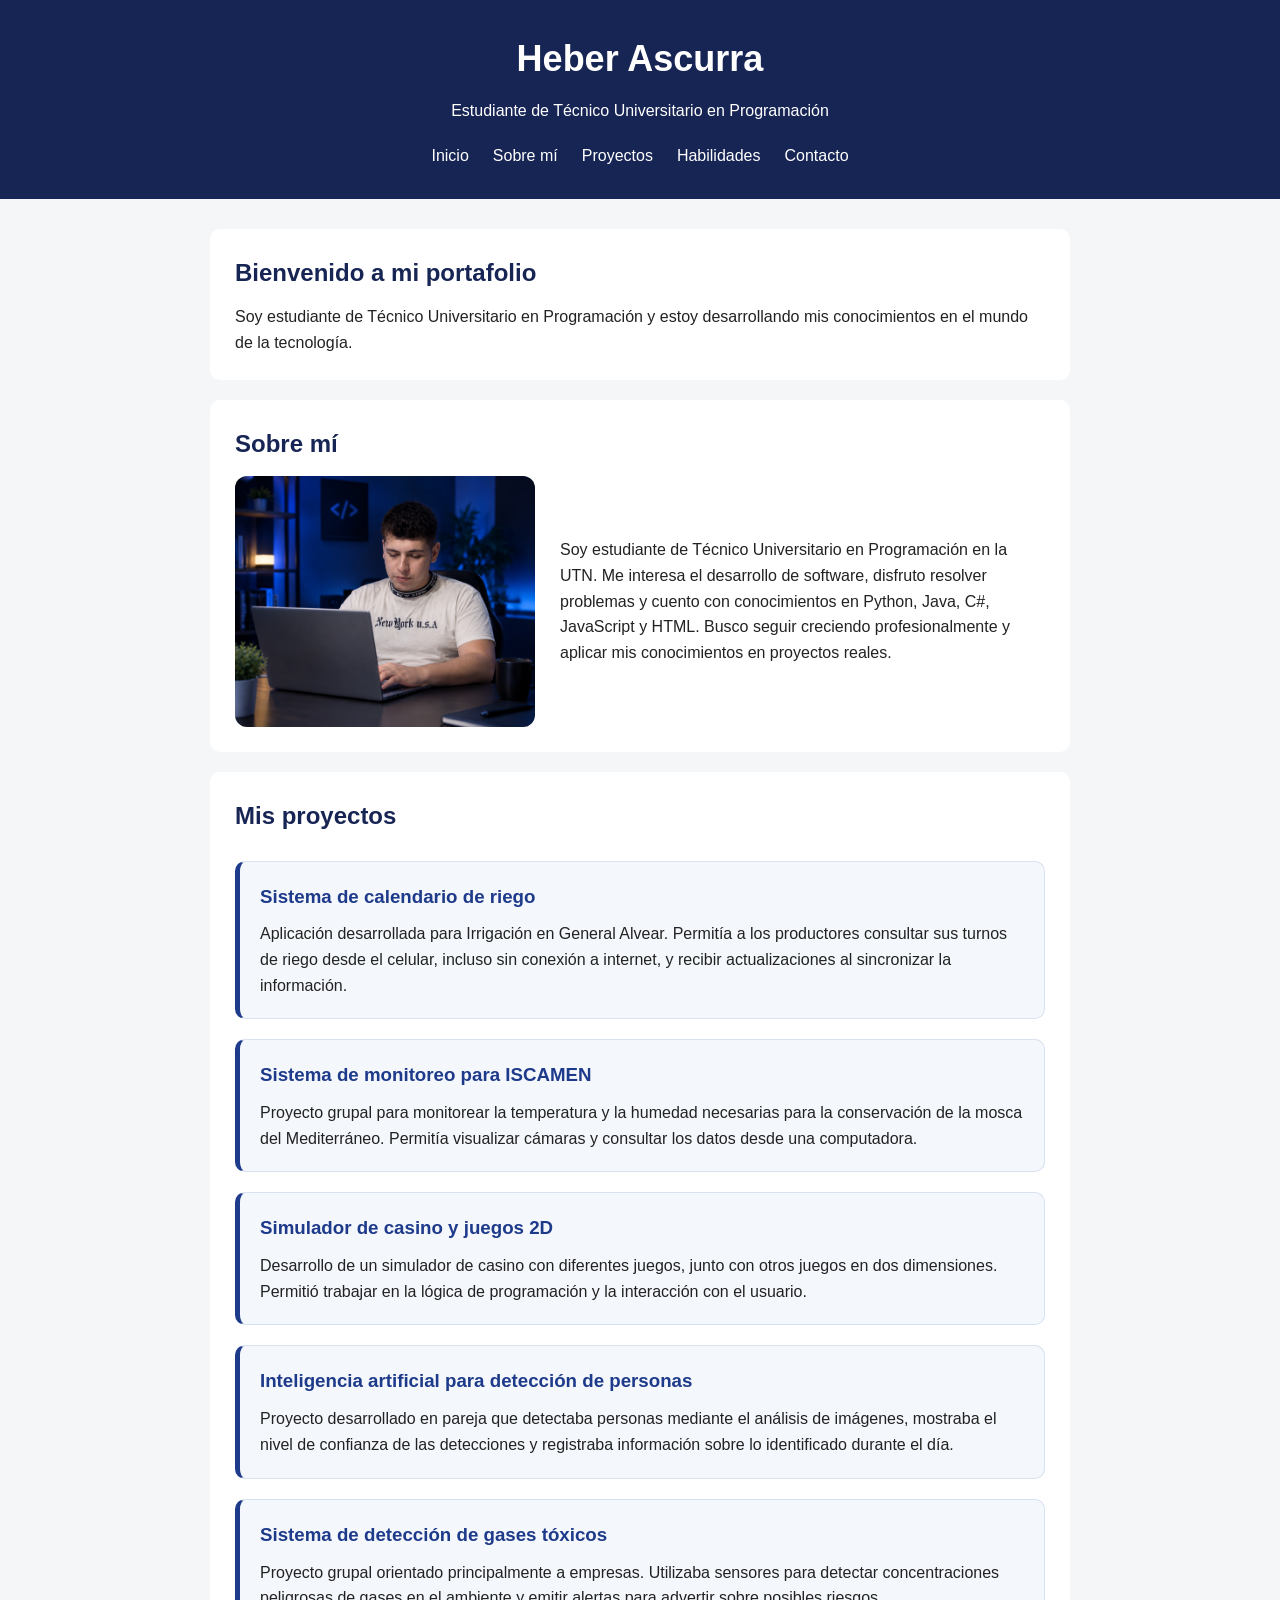
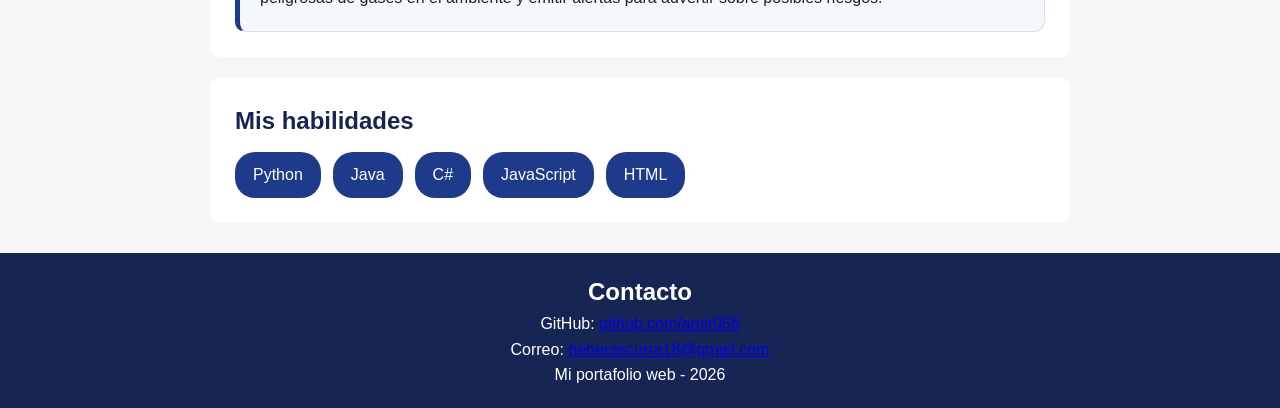
==== Portafolio/index.html @ 1c89888b "Publico mi portafolio web" ====
<!DOCTYPE html>
<html lang="es">
<head>
    <meta charset="UTF-8">
    <meta name="viewport" content="width=device-width, initial-scale=1.0">
    <title>Mi portafolio</title>

    <meta name="description" content="Portafolio de Heber Ascurra, estudiante de Técnico Universitario en Programación. Proyectos y conocimientos de desarrollo de software.">
    <meta name="keywords" content="portafolio, programación, Java, Python, JavaScript, desarrollo de software">

    <link rel="stylesheet" href="style.css">
</head>

<body>

<header>
    <h1>Heber Ascurra</h1>

    <p>Estudiante de Técnico Universitario en Programación</p>

   <nav>
    <ul>
        <li><a href="#inicio">Inicio</a></li>
        <li><a href="#sobre-mi">Sobre mí</a></li>
        <li><a href="#proyectos">Proyectos</a></li>
        <li><a href="#habilidades">Habilidades</a></li>
        <li><a href="#contacto">Contacto</a></li>
    </ul>
</nav>
</header>
 
<main>
    <section id="inicio">
        <h2>Bienvenido a mi portafolio</h2>
        <p>Soy estudiante de Técnico Universitario en Programación y estoy desarrollando mis conocimientos en el mundo de la tecnología.</p>
    </section>

 
<section id="sobre-mi">
    <h2>Sobre mí</h2>

    <div class="sobre-mi-contenido">
        <img src="./heber-programando.png.png" alt="imagen de pagina web">

        <p>
            Soy estudiante de Técnico Universitario en Programación en la UTN.
            Me interesa el desarrollo de software, disfruto resolver problemas
            y cuento con conocimientos en Python, Java, C#, JavaScript y HTML.
            Busco seguir creciendo profesionalmente y aplicar mis conocimientos
            en proyectos reales.
        </p>
    </div>
</section>

<section id="proyectos">
    <h2>Mis proyectos</h2>

    <div class="proyecto">
        <h3>Sistema de calendario de riego</h3>
        <p>
            Aplicación desarrollada para Irrigación en General Alvear.
            Permitía a los productores consultar sus turnos de riego
            desde el celular, incluso sin conexión a internet, y recibir
            actualizaciones al sincronizar la información.
        </p>
    </div>

    <div class="proyecto">
        <h3>Sistema de monitoreo para ISCAMEN</h3>
        <p>
            Proyecto grupal para monitorear la temperatura y la humedad
            necesarias para la conservación de la mosca del Mediterráneo.
            Permitía visualizar cámaras y consultar los datos desde una
            computadora.
        </p>
    </div>

    <div class="proyecto">
        <h3>Simulador de casino y juegos 2D</h3>
        <p>
            Desarrollo de un simulador de casino con diferentes juegos,
            junto con otros juegos en dos dimensiones. Permitió trabajar
            en la lógica de programación y la interacción con el usuario.
        </p>
    </div>

    <div class="proyecto">
        <h3>Inteligencia artificial para detección de personas</h3>
        <p>
            Proyecto desarrollado en pareja que detectaba personas
            mediante el análisis de imágenes, mostraba el nivel de
            confianza de las detecciones y registraba información
            sobre lo identificado durante el día.
        </p>
    </div>

    <div class="proyecto">
        <h3>Sistema de detección de gases tóxicos</h3>
        <p>
            Proyecto grupal orientado principalmente a empresas.
            Utilizaba sensores para detectar concentraciones peligrosas
            de gases en el ambiente y emitir alertas para advertir
            sobre posibles riesgos.
        </p>
    </div>
</section>


    <section id="habilidades">
        <h2>Mis habilidades</h2>
        <ul>
            <li>Python</li>
            <li>Java</li>
            <li>C#</li>
            <li>JavaScript</li>
            <li>HTML</li>
        </ul>
    </section>
</main>
 
<footer id="contacto">
    <h2>Contacto</h2>

    <p>
        GitHub:
        <a href="https://github.com/amir056" target="_blank" rel="noopener noreferrer">
            github.com/amir056
        </a>
    </p>

    <p>
        Correo:
        <a href="mailto:heberascurra18@gmail.com">
            heberascurra18@gmail.com
        </a>
    </p>

    <p>Mi portafolio web - 2026</p>
</footer>


</body>
</html>
---- Portafolio/style.css ----
/* Configuración general */
* {
    margin: 0;
    padding: 0;
    box-sizing: border-box;
}

html {
    scroll-behavior: smooth;
}

body {
    font-family: Arial, sans-serif;
    background-color: #f4f6f8;
    color: #222;
    line-height: 1.6;
}

/* Encabezado */
header {
    background-color: #172554;
    color: white;
    text-align: center;
    padding: 30px 20px;
}

header h1 {
    font-size: 36px;
    margin-bottom: 10px;
}

header p {
    margin-bottom: 20px;
}

/* Menú de navegación */
nav ul {
    list-style: none;
    display: flex;
    justify-content: center;
    flex-wrap: wrap;
    gap: 24px;
    padding: 0;
}

nav a {
    color: white;
    text-decoration: none;
    transition: color 0.3s;
}

nav a:hover {
    color: #93c5fd;
}

/* Contenido principal */
main {
    max-width: 900px;
    margin: 30px auto;
    padding: 0 20px;
}

section {
    background-color: white;
    margin-bottom: 20px;
    padding: 25px;
    border-radius: 10px;
}

section h2 {
    color: #172554;
    margin-bottom: 12px;
}

/* Lista de habilidades */
#habilidades ul {
    padding-left: 25px;
}

/* Pie de página */
footer {
    background-color: #172554;
    color: white;
    text-align: center;
    padding: 20px;
}

/* Adaptación para celulares */
@media (max-width: 600px) {
    header {
        padding: 25px 15px;
    }

    header h1 {
        font-size: 28px;
    }

    nav ul {
        gap: 12px 18px;
    }

    main {
        margin: 20px auto;
        padding: 0 12px;
    }

    section {
        padding: 20px;
    }
}

/* Presentación con imagen */
.sobre-mi-contenido {
    display: flex;
    align-items: center;
    gap: 25px;
}

.sobre-mi-contenido img {
    width: 40%;
    max-width: 300px;
    height: auto;
    border-radius: 12px;
    object-fit: cover;
}

.sobre-mi-contenido p {
    flex: 1;
}

/* Adaptación para celulares */
@media (max-width: 600px) {
    .sobre-mi-contenido {
        flex-direction: column;
    }

    .sobre-mi-contenido img {
        width: 100%;
        max-width: 100%;
    }
}

/* Tarjetas de proyectos */
#proyectos {
    display: flex;
    flex-direction: column;
    gap: 20px;
}

#proyectos > h2 {
    margin-bottom: 5px;
}

.proyecto {
    background-color: #f4f7fb;
    border: 1px solid #d9e2f0;
    border-left: 5px solid #1e3a8a;
    border-radius: 10px;
    padding: 20px;
    transition: transform 0.2s, box-shadow 0.2s;
}

.proyecto:hover {
    transform: translateY(-3px);
    box-shadow: 0 5px 15px rgba(0, 0, 0, 0.10);
}

.proyecto h3 {
    color: #1e3a8a;
    margin-top: 0;
    margin-bottom: 10px;
}

.proyecto p {
    line-height: 1.6;
    margin-bottom: 0;
}

/* Habilidades */
#habilidades ul {
    display: flex;
    flex-wrap: wrap;
    gap: 12px;
    padding: 0;
    list-style: none;
}

#habilidades li {
    background-color: #1e3a8a;
    color: white;
    padding: 10px 18px;
    border-radius: 20px;
    font-weight: 500;
    transition: transform 0.2s, background-color 0.2s;
}

#habilidades li:hover {
    background-color: #2563eb;
    transform: translateY(-3px);
}

/* Adaptación para celulares */
@media (max-width: 600px) {
    header {
        padding: 20px 12px;
    }

    nav ul {
        flex-wrap: wrap;
        justify-content: center;
        gap: 10px;
        padding: 0;
    }

    nav a {
        font-size: 14px;
    }

    main {
        padding: 15px;
    }

    section {
        padding: 18px;
    }

    .sobre-mi-contenido {
        flex-direction: column;
    }

    .sobre-mi-contenido img {
        width: 100%;
        max-width: 300px;
    }

    .proyecto {
        padding: 15px;
    }
}
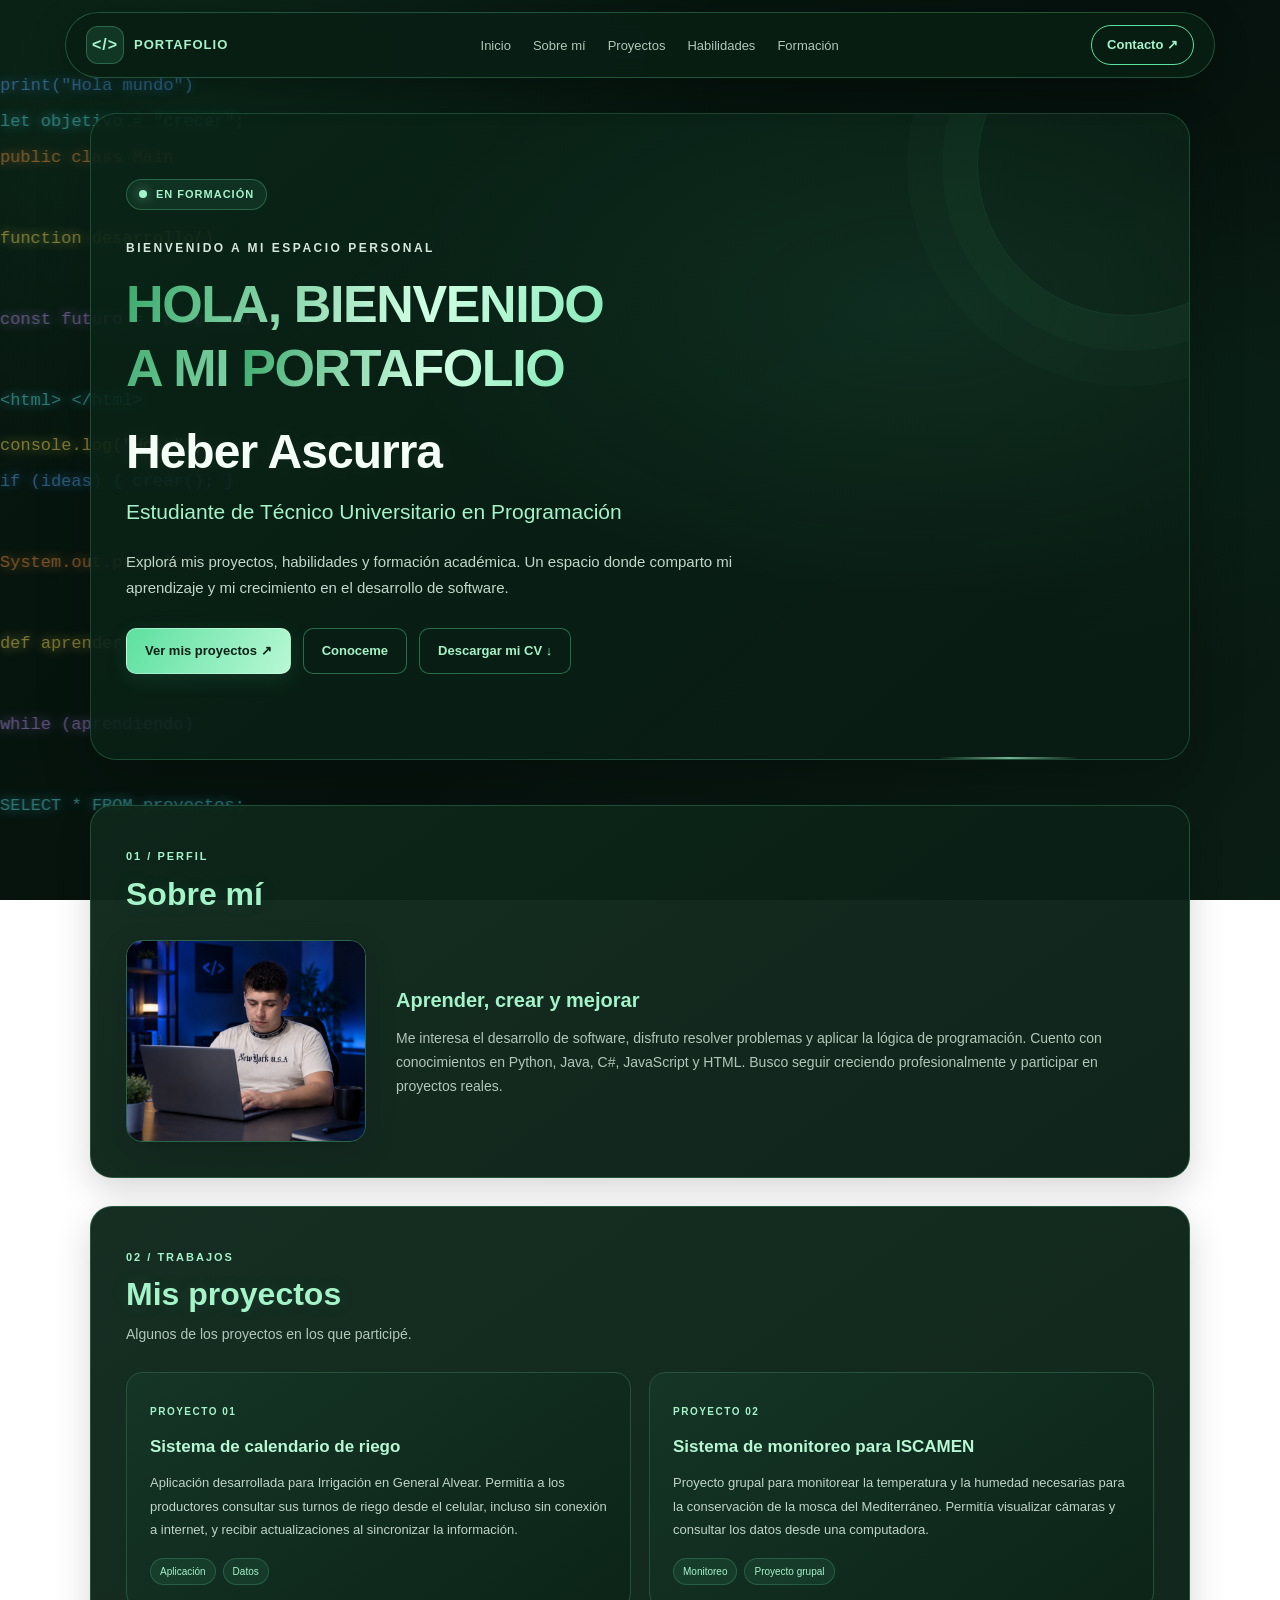
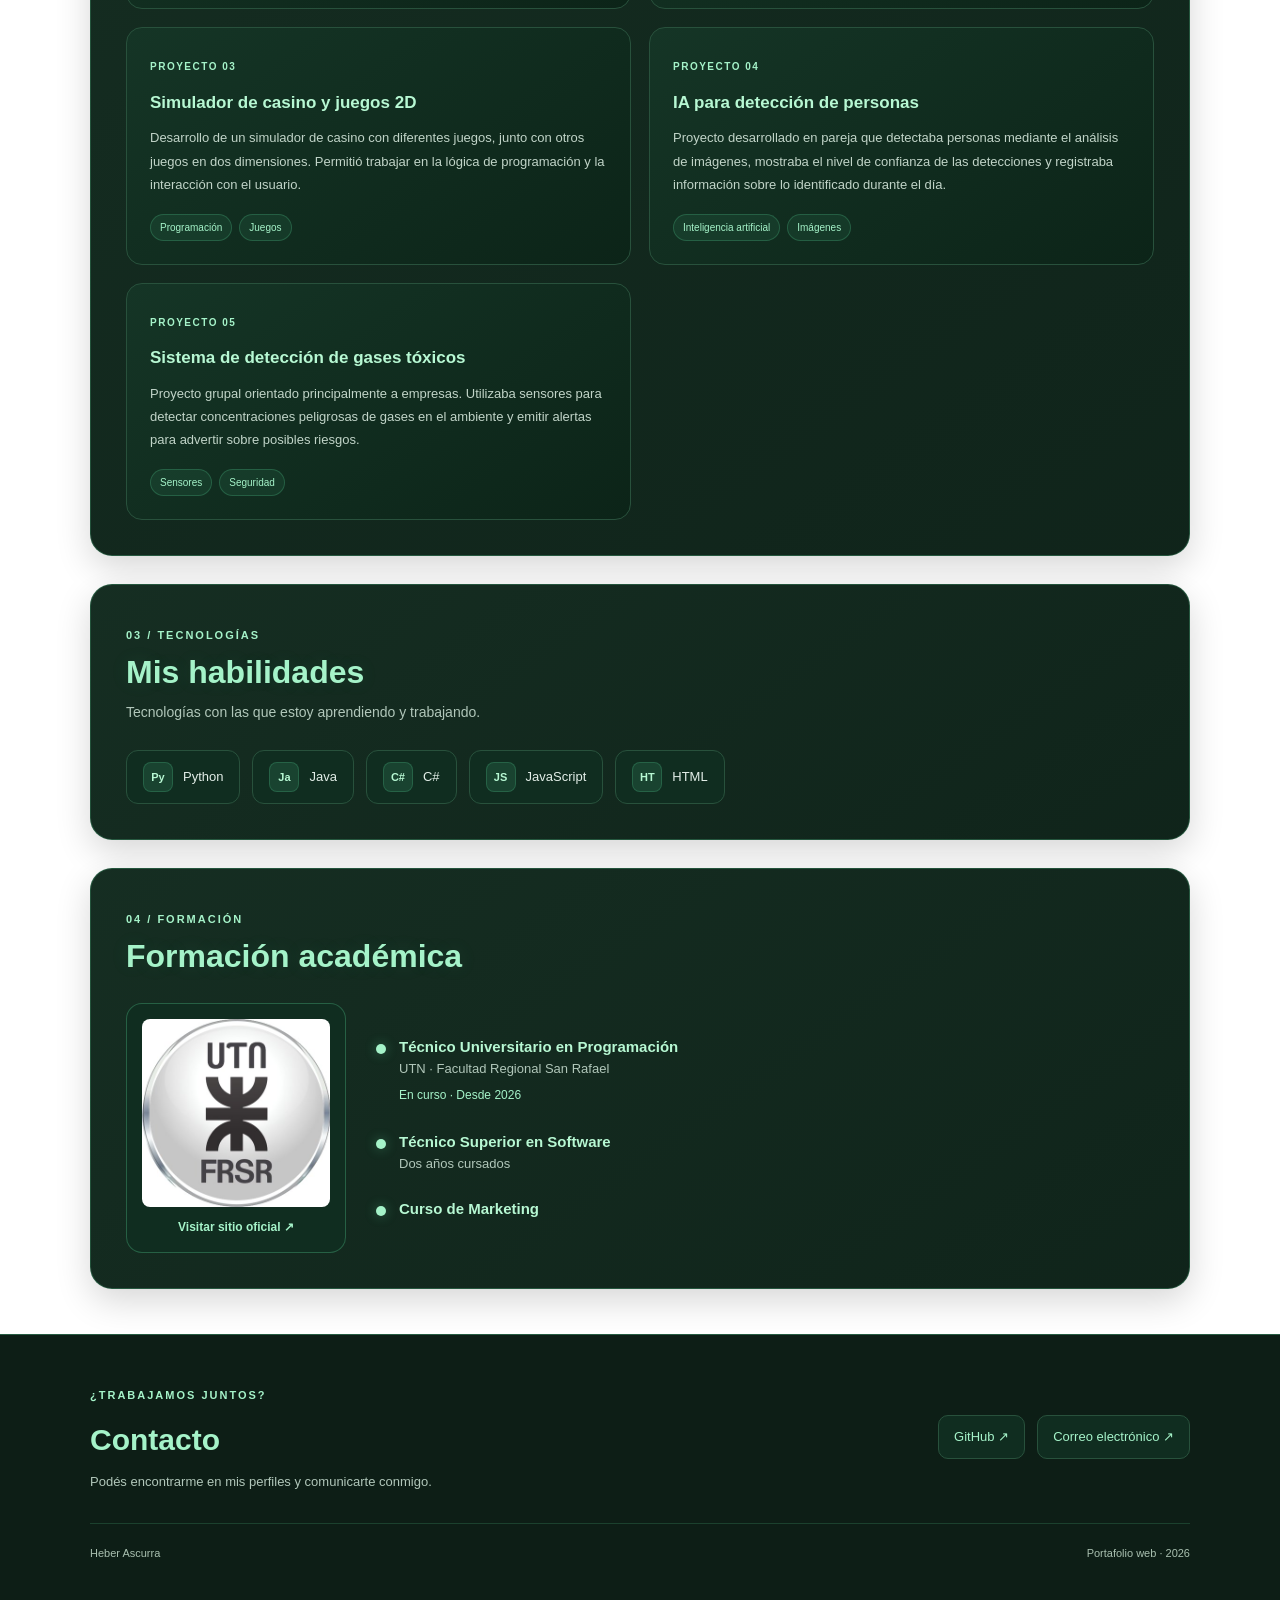
==== commit 1320e092: "Actualice portafolio y trabajos practicos" ====
--- a/Portafolio/index.html
+++ b/Portafolio/index.html
@@ -3,141 +3,263 @@
 <head>
     <meta charset="UTF-8">
     <meta name="viewport" content="width=device-width, initial-scale=1.0">
-    <title>Mi portafolio</title>
-
-    <meta name="description" content="Portafolio de Heber Ascurra, estudiante de Técnico Universitario en Programación. Proyectos y conocimientos de desarrollo de software.">
-    <meta name="keywords" content="portafolio, programación, Java, Python, JavaScript, desarrollo de software">
-
+    <title>Heber Ascurra | Portafolio</title>
+    <meta name="author" content="Heber Ascurra">
+    <meta name="description" content="Portafolio de Heber Ascurra. Conocé sus proyectos, habilidades y formación en programación.">
+    <meta name="keywords" content="Heber Ascurra, programación, Java, Python, JavaScript, C#, HTML, CSS, desarrollo de software">
     <link rel="stylesheet" href="style.css">
 </head>
-
 <body>
-
-<header>
-    <h1>Heber Ascurra</h1>
-
-    <p>Estudiante de Técnico Universitario en Programación</p>
-
-   <nav>
-    <ul>
-        <li><a href="#inicio">Inicio</a></li>
-        <li><a href="#sobre-mi">Sobre mí</a></li>
-        <li><a href="#proyectos">Proyectos</a></li>
-        <li><a href="#habilidades">Habilidades</a></li>
-        <li><a href="#contacto">Contacto</a></li>
-    </ul>
-</nav>
-</header>
- 
-<main>
-    <section id="inicio">
-        <h2>Bienvenido a mi portafolio</h2>
-        <p>Soy estudiante de Técnico Universitario en Programación y estoy desarrollando mis conocimientos en el mundo de la tecnología.</p>
-    </section>
-
- 
-<section id="sobre-mi">
-    <h2>Sobre mí</h2>
-
-    <div class="sobre-mi-contenido">
-        <img src="./heber-programando.png.png" alt="imagen de pagina web">
-
-        <p>
-            Soy estudiante de Técnico Universitario en Programación en la UTN.
-            Me interesa el desarrollo de software, disfruto resolver problemas
-            y cuento con conocimientos en Python, Java, C#, JavaScript y HTML.
-            Busco seguir creciendo profesionalmente y aplicar mis conocimientos
-            en proyectos reales.
-        </p>
+    <div class="fondo-codigos" aria-hidden="true">
+        <span class="codigo-flotante codigo-1">print("Hola mundo")</span>
+        <span class="codigo-flotante codigo-2">public class Main</span>
+        <span class="codigo-flotante codigo-3">function desarrollo()</span>
+        <span class="codigo-flotante codigo-4">const futuro = "programar";</span>
+        <span class="codigo-flotante codigo-5">&lt;html&gt; &lt;/html&gt;</span>
+        <span class="codigo-flotante codigo-6">if (ideas) { crear(); }</span>
+        <span class="codigo-flotante codigo-7">System.out.println()</span>
+        <span class="codigo-flotante codigo-8">def aprender():</span>
+        <span class="codigo-flotante codigo-9">while (aprendiendo)</span>
+        <span class="codigo-flotante codigo-10">SELECT * FROM proyectos;</span>
+        <span class="codigo-flotante codigo-11">let objetivo = "crecer";</span>
+        <span class="codigo-flotante codigo-12">console.log("Hola");</span>
     </div>
-</section>
-
-<section id="proyectos">
-    <h2>Mis proyectos</h2>
-
-    <div class="proyecto">
-        <h3>Sistema de calendario de riego</h3>
-        <p>
-            Aplicación desarrollada para Irrigación en General Alvear.
-            Permitía a los productores consultar sus turnos de riego
-            desde el celular, incluso sin conexión a internet, y recibir
-            actualizaciones al sincronizar la información.
-        </p>
-    </div>
-
-    <div class="proyecto">
-        <h3>Sistema de monitoreo para ISCAMEN</h3>
-        <p>
-            Proyecto grupal para monitorear la temperatura y la humedad
-            necesarias para la conservación de la mosca del Mediterráneo.
-            Permitía visualizar cámaras y consultar los datos desde una
-            computadora.
-        </p>
-    </div>
-
-    <div class="proyecto">
-        <h3>Simulador de casino y juegos 2D</h3>
-        <p>
-            Desarrollo de un simulador de casino con diferentes juegos,
-            junto con otros juegos en dos dimensiones. Permitió trabajar
-            en la lógica de programación y la interacción con el usuario.
-        </p>
-    </div>
-
-    <div class="proyecto">
-        <h3>Inteligencia artificial para detección de personas</h3>
-        <p>
-            Proyecto desarrollado en pareja que detectaba personas
-            mediante el análisis de imágenes, mostraba el nivel de
-            confianza de las detecciones y registraba información
-            sobre lo identificado durante el día.
-        </p>
-    </div>
-
-    <div class="proyecto">
-        <h3>Sistema de detección de gases tóxicos</h3>
-        <p>
-            Proyecto grupal orientado principalmente a empresas.
-            Utilizaba sensores para detectar concentraciones peligrosas
-            de gases en el ambiente y emitir alertas para advertir
-            sobre posibles riesgos.
-        </p>
-    </div>
-</section>
-
-
-    <section id="habilidades">
-        <h2>Mis habilidades</h2>
-        <ul>
-            <li>Python</li>
-            <li>Java</li>
-            <li>C#</li>
-            <li>JavaScript</li>
-            <li>HTML</li>
-        </ul>
-    </section>
-</main>
- 
-<footer id="contacto">
-    <h2>Contacto</h2>
-
-    <p>
-        GitHub:
-        <a href="https://github.com/amir056" target="_blank" rel="noopener noreferrer">
-            github.com/amir056
+
+    <header class="header">
+        <a class="logo" href="#inicio">
+            <span class="logo-icon">&lt;/&gt;</span>
+            <span>PORTAFOLIO</span>
         </a>
-    </p>
-
-    <p>
-        Correo:
-        <a href="mailto:heberascurra18@gmail.com">
-            heberascurra18@gmail.com
-        </a>
-    </p>
-
-    <p>Mi portafolio web - 2026</p>
-</footer>
-
-
+
+        <nav aria-label="Navegación principal">
+            <ul>
+                <li><a href="#inicio">Inicio</a></li>
+                <li><a href="#sobre-mi">Sobre mí</a></li>
+                <li><a href="#proyectos">Proyectos</a></li>
+                <li><a href="#habilidades">Habilidades</a></li>
+                <li><a href="#estudios">Formación</a></li>
+            </ul>
+        </nav>
+
+        <a class="contacto-boton" href="#contacto">Contacto ↗</a>
+    </header>
+
+    <main>
+        <section id="inicio" class="hero">
+            <div class="hero-texto">
+                <span class="estado">
+                    <span class="punto"></span>
+                    EN FORMACIÓN
+                </span>
+
+                <p class="saludo">BIENVENIDO A MI ESPACIO PERSONAL</p>
+
+                <h1 class="titulo-bienvenida">
+                    HOLA, BIENVENIDO<br>
+                    A MI <span class="texto-circuito">PORTAFOLIO</span>
+                </h1>
+
+                <h2 class="nombre">Heber Ascurra</h2>
+
+                <h3 class="titulo-profesional">
+                    Estudiante de Técnico Universitario en Programación
+                </h3>
+
+                <p class="descripcion-hero">
+                    Explorá mis proyectos, habilidades y formación académica.
+                    Un espacio donde comparto mi aprendizaje y mi crecimiento
+                    en el desarrollo de software.
+                </p>
+
+                <div class="hero-botones">
+                    <a class="boton-principal" href="#proyectos">Ver mis proyectos ↗</a>
+                    <a class="boton-secundario" href="#sobre-mi">Conoceme</a>
+                    <a class="boton-secundario" href="./Curriculum%20Heber.pdf" download="Curriculum Heber.pdf">Descargar mi CV ↓</a>
+                </div>
+            </div>
+        </section>
+
+        <section id="sobre-mi" class="seccion">
+            <div class="titulo-seccion">
+                <span>01 / PERFIL</span>
+                <h2>Sobre mí</h2>
+            </div>
+
+            <div class="sobre-mi-contenido">
+                <img src="./heber-programando.png.png" alt="Heber programando" loading="lazy">
+
+                <div class="sobre-mi-texto">
+                    <h3>Aprender, crear y mejorar</h3>
+                    <p>
+                        Me interesa el desarrollo de software, disfruto resolver
+                        problemas y aplicar la lógica de programación. Cuento
+                        con conocimientos en Python, Java, C#, JavaScript y HTML.
+                        Busco seguir creciendo profesionalmente y participar
+                        en proyectos reales.
+                    </p>
+                </div>
+            </div>
+        </section>
+
+        <section id="proyectos" class="seccion">
+            <div class="titulo-seccion">
+                <span>02 / TRABAJOS</span>
+                <h2>Mis proyectos</h2>
+                <p>Algunos de los proyectos en los que participé.</p>
+            </div>
+
+            <div class="proyectos-grid">
+                <article class="proyecto">
+                    <span class="proyecto-numero">PROYECTO 01</span>
+                    <h3>Sistema de calendario de riego</h3>
+                    <p>
+                        Aplicación desarrollada para Irrigación en General Alvear.
+                        Permitía a los productores consultar sus turnos de riego
+                        desde el celular, incluso sin conexión a internet, y recibir
+                        actualizaciones al sincronizar la información.
+                    </p>
+                    <div class="etiquetas">
+                        <span>Aplicación</span>
+                        <span>Datos</span>
+                    </div>
+                </article>
+
+                <article class="proyecto">
+                    <span class="proyecto-numero">PROYECTO 02</span>
+                    <h3>Sistema de monitoreo para ISCAMEN</h3>
+                    <p>
+                        Proyecto grupal para monitorear la temperatura y la humedad
+                        necesarias para la conservación de la mosca del Mediterráneo.
+                        Permitía visualizar cámaras y consultar los datos desde una
+                        computadora.
+                    </p>
+                    <div class="etiquetas">
+                        <span>Monitoreo</span>
+                        <span>Proyecto grupal</span>
+                    </div>
+                </article>
+
+                <article class="proyecto">
+                    <span class="proyecto-numero">PROYECTO 03</span>
+                    <h3>Simulador de casino y juegos 2D</h3>
+                    <p>
+                        Desarrollo de un simulador de casino con diferentes juegos,
+                        junto con otros juegos en dos dimensiones. Permitió trabajar
+                        en la lógica de programación y la interacción con el usuario.
+                    </p>
+                    <div class="etiquetas">
+                        <span>Programación</span>
+                        <span>Juegos</span>
+                    </div>
+                </article>
+
+                <article class="proyecto">
+                    <span class="proyecto-numero">PROYECTO 04</span>
+                    <h3>IA para detección de personas</h3>
+                    <p>
+                        Proyecto desarrollado en pareja que detectaba personas
+                        mediante el análisis de imágenes, mostraba el nivel de
+                        confianza de las detecciones y registraba información
+                        sobre lo identificado durante el día.
+                    </p>
+                    <div class="etiquetas">
+                        <span>Inteligencia artificial</span>
+                        <span>Imágenes</span>
+                    </div>
+                </article>
+
+                <article class="proyecto">
+                    <span class="proyecto-numero">PROYECTO 05</span>
+                    <h3>Sistema de detección de gases tóxicos</h3>
+                    <p>
+                        Proyecto grupal orientado principalmente a empresas.
+                        Utilizaba sensores para detectar concentraciones peligrosas
+                        de gases en el ambiente y emitir alertas para advertir
+                        sobre posibles riesgos.
+                    </p>
+                    <div class="etiquetas">
+                        <span>Sensores</span>
+                        <span>Seguridad</span>
+                    </div>
+                </article>
+            </div>
+        </section>
+
+        <section id="habilidades" class="seccion">
+            <div class="titulo-seccion">
+                <span>03 / TECNOLOGÍAS</span>
+                <h2>Mis habilidades</h2>
+                <p>Tecnologías con las que estoy aprendiendo y trabajando.</p>
+            </div>
+
+            <ul class="habilidades-lista">
+                <li><span>Py</span> Python</li>
+                <li><span>Ja</span> Java</li>
+                <li><span>C#</span> C#</li>
+                <li><span>JS</span> JavaScript</li>
+                <li><span>HT</span> HTML</li>
+            </ul>
+        </section>
+
+        <section id="estudios" class="seccion">
+            <div class="titulo-seccion">
+                <span>04 / FORMACIÓN</span>
+                <h2>Formación académica</h2>
+            </div>
+
+            <div class="estudios-contenido">
+                <a class="estudios-imagen" href="https://www.frsr.utn.edu.ar/" target="_blank" rel="noopener noreferrer">
+                    <img src="utn.jpg" alt="UTN Facultad Regional San Rafael" loading="lazy">
+                    <span>Visitar sitio oficial ↗</span>
+                </a>
+
+                <div class="estudios-lista">
+                    <article class="estudio">
+                        <span class="estudio-punto"></span>
+                        <div>
+                            <h3>Técnico Universitario en Programación</h3>
+                            <p>UTN · Facultad Regional San Rafael</p>
+                            <span class="estudio-fecha">En curso · Desde 2026</span>
+                        </div>
+                    </article>
+
+                    <article class="estudio">
+                        <span class="estudio-punto"></span>
+                        <div>
+                            <h3>Técnico Superior en Software</h3>
+                            <p>Dos años cursados</p>
+                        </div>
+                    </article>
+
+                    <article class="estudio">
+                        <span class="estudio-punto"></span>
+                        <div>
+                            <h3>Curso de Marketing</h3>
+                        </div>
+                    </article>
+                </div>
+            </div>
+        </section>
+    </main>
+
+    <footer id="contacto">
+        <div class="footer-contenido">
+            <div>
+                <span class="footer-etiqueta">¿TRABAJAMOS JUNTOS?</span>
+                <h2>Contacto</h2>
+                <p>Podés encontrarme en mis perfiles y comunicarte conmigo.</p>
+            </div>
+
+            <div class="footer-enlaces">
+                <a href="https://github.com/amir056" target="_blank" rel="noopener noreferrer">GitHub ↗</a>
+                <a href="https://mail.google.com/mail/?view=cm&amp;fs=1&amp;to=heberascurra18@gmail.com" target="_blank" rel="noopener noreferrer">Correo electrónico ↗</a>
+            </div>
+        </div>
+
+        <div class="footer-final">
+            <span>Heber Ascurra</span>
+            <span>Portafolio web · 2026</span>
+        </div>
+    </footer>
 </body>
-</html>
+</html>
--- a/Portafolio/style.css
+++ b/Portafolio/style.css
@@ -1,4 +1,14 @@
-/* Configuración general */
+:root {
+    --body-bg-color: #06140f;
+    --text-color: #e3eee8;
+    --card-bg-color: #10251c;
+    --card-hover-color: #18382a;
+    --accent-color: #5de0a0;
+    --accent-light: #a5f3c9;
+    --text-muted: #b1c7ba;
+    --border-color: #28513c;
+}
+
 * {
     margin: 0;
     padding: 0;
@@ -7,233 +17,933 @@
 
 html {
     scroll-behavior: smooth;
+    scroll-padding-top: 100px;
 }
 
 body {
-    font-family: Arial, sans-serif;
-    background-color: #f4f6f8;
-    color: #222;
-    line-height: 1.6;
-}
-
-/* Encabezado */
-header {
-    background-color: #172554;
-    color: white;
-    text-align: center;
-    padding: 30px 20px;
-}
-
-header h1 {
-    font-size: 36px;
+    position: relative;
+    min-height: 100vh;
+    overflow-x: hidden;
+    font-family: "Segoe UI", Tahoma, Geneva, Verdana, sans-serif;
+    background:
+        radial-gradient(ellipse at 15% 10%, rgba(37, 128, 78, 0.15), transparent 35%),
+        radial-gradient(ellipse at 85% 45%, rgba(20, 90, 58, 0.15), transparent 40%),
+        linear-gradient(135deg, #071810, #06120d 55%, #0a1d14);
+    background-attachment: fixed;
+    color: var(--text-color);
+    line-height: 1.7;
+}
+
+a {
+    color: inherit;
+}
+
+img {
+    display: block;
+    max-width: 100%;
+}
+
+main {
+    position: relative;
+    z-index: 1;
+    width: min(1100px, 92%);
+    margin: 0 auto;
+}
+
+section {
+    scroll-margin-top: 100px;
+}
+
+.fondo-codigos {
+    position: fixed;
+    inset: 0;
+    z-index: 0;
+    overflow: hidden;
+    pointer-events: none;
+    user-select: none;
+}
+
+.codigo-flotante {
+    position: absolute;
+    left: 0;
+    display: block;
+    white-space: nowrap;
+    font-family: Consolas, "Courier New", monospace;
+    font-size: clamp(12px, 1.4vw, 17px);
+    opacity: 0.48;
+    text-shadow: 0 0 12px currentColor;
+    will-change: transform;
+    animation: carrera-codigo 24s linear infinite;
+}
+
+.codigo-1 { top: 8%; color: #55aaff; animation-duration: 19s; }
+.codigo-2 { top: 16%; color: #ff9b45; animation-duration: 25s; animation-delay: -8s; }
+.codigo-3 { top: 25%; color: #ffe45c; animation-duration: 21s; animation-delay: -13s; }
+.codigo-4 { top: 34%; color: #c69aff; animation-duration: 27s; animation-delay: -5s; }
+.codigo-5 { top: 43%; color: #57e7ef; animation-duration: 23s; animation-delay: -16s; }
+.codigo-6 { top: 52%; color: #55aaff; animation-duration: 26s; animation-delay: -10s; }
+.codigo-7 { top: 61%; color: #ff9b45; animation-duration: 20s; animation-delay: -4s; }
+.codigo-8 { top: 70%; color: #ffe45c; animation-duration: 24s; animation-delay: -14s; }
+.codigo-9 { top: 79%; color: #c69aff; animation-duration: 28s; animation-delay: -18s; }
+.codigo-10 { top: 88%; color: #57e7ef; animation-duration: 22s; animation-delay: -7s; }
+.codigo-11 { top: 12%; color: #57e7ef; animation-duration: 30s; animation-delay: -20s; }
+.codigo-12 { top: 48%; color: #ffe45c; animation-duration: 29s; animation-delay: -12s; }
+
+@keyframes carrera-codigo {
+    from {
+        transform: translateX(-100%);
+    }
+    to {
+        transform: translateX(100vw);
+    }
+}
+
+.header {
+    position: sticky;
+    top: 12px;
+    z-index: 100;
+    width: min(1150px, 94%);
+    margin: 12px auto 35px;
+    padding: 12px 20px;
+    display: flex;
+    align-items: center;
+    justify-content: space-between;
+    gap: 20px;
+    background: rgba(9, 30, 20, 0.94);
+    border: 1px solid rgba(93, 224, 160, 0.28);
+    border-radius: 50px;
+    box-shadow: 0 10px 35px rgba(0, 0, 0, 0.28);
+    backdrop-filter: blur(10px);
+    animation: aparecer-arriba 0.8s ease both;
+}
+
+.logo {
+    display: flex;
+    align-items: center;
+    gap: 10px;
+    color: var(--accent-light);
+    text-decoration: none;
+    font-size: 13px;
+    font-weight: 800;
+    letter-spacing: 1px;
+    white-space: nowrap;
+}
+
+.logo-icon {
+    display: grid;
+    place-items: center;
+    width: 38px;
+    height: 38px;
+    background: rgba(93, 224, 160, 0.12);
+    color: var(--accent-light);
+    border: 1px solid rgba(93, 224, 160, 0.3);
+    border-radius: 12px;
+    font-size: 16px;
+}
+
+.header nav ul {
+    display: flex;
+    flex-wrap: wrap;
+    justify-content: center;
+    gap: 22px;
+    list-style: none;
+}
+
+.header nav a {
+    position: relative;
+    color: var(--text-muted);
+    font-size: 13px;
+    text-decoration: none;
+    transition: color 0.25s;
+}
+
+.header nav a::after {
+    content: "";
+    position: absolute;
+    left: 0;
+    bottom: -5px;
+    width: 0;
+    height: 1px;
+    background: var(--accent-light);
+    transition: width 0.25s;
+}
+
+.header nav a:hover {
+    color: var(--accent-light);
+}
+
+.header nav a:hover::after {
+    width: 100%;
+}
+
+.contacto-boton {
+    color: var(--accent-light);
+    border: 1px solid var(--accent-color);
+    border-radius: 30px;
+    padding: 8px 15px;
+    font-size: 13px;
+    font-weight: 600;
+    text-decoration: none;
+    white-space: nowrap;
+    transition: background-color 0.25s, color 0.25s, transform 0.25s;
+}
+
+.contacto-boton:hover {
+    background: var(--accent-color);
+    color: #082015;
+    transform: translateY(-2px);
+}
+
+.hero {
+    position: relative;
+    display: flex;
+    align-items: center;
+    min-height: 490px;
+    padding: 65px 35px 85px;
+    margin-bottom: 45px;
+    overflow: hidden;
+    background:
+        radial-gradient(ellipse at 75% 30%, rgba(93, 224, 160, 0.08), transparent 45%),
+        linear-gradient(140deg, rgba(10, 36, 23, 0.91), rgba(9, 28, 20, 0.84));
+    border: 1px solid rgba(93, 224, 160, 0.22);
+    border-radius: 26px;
+    box-shadow: 0 20px 55px rgba(0, 0, 0, 0.2);
+}
+
+.hero::before {
+    content: "";
+    position: absolute;
+    top: -100px;
+    right: -90px;
+    width: 300px;
+    height: 300px;
+    border: 1px solid rgba(93, 224, 160, 0.1);
+    border-radius: 50%;
+    box-shadow:
+        0 0 0 35px rgba(93, 224, 160, 0.025),
+        0 0 0 70px rgba(93, 224, 160, 0.02);
+    animation: orbitar 22s linear infinite;
+    pointer-events: none;
+}
+
+.hero::after {
+    content: "";
+    position: absolute;
+    right: 10%;
+    bottom: 0;
+    width: 140px;
+    height: 2px;
+    background: linear-gradient(90deg, transparent, var(--accent-light), transparent);
+    opacity: 0.7;
+}
+
+.hero-texto {
+    position: relative;
+    z-index: 1;
+    width: 100%;
+    animation: aparecer-hero 1s ease both;
+}
+
+.estado {
+    display: inline-flex;
+    align-items: center;
+    gap: 9px;
+    padding: 5px 12px;
+    margin-bottom: 28px;
+    color: var(--accent-light);
+    background: rgba(93, 224, 160, 0.08);
+    border: 1px solid rgba(93, 224, 160, 0.3);
+    border-radius: 30px;
+    font-size: 11px;
+    font-weight: 700;
+    letter-spacing: 1px;
+}
+
+.punto {
+    display: inline-block;
+    flex-shrink: 0;
+    width: 8px;
+    height: 8px;
+    background: var(--accent-light);
+    border-radius: 50%;
+    box-shadow: 0 0 12px rgba(165, 243, 201, 0.55);
+    animation: pulso 2s ease-in-out infinite;
+}
+
+.saludo {
+    margin-bottom: 15px;
+    color: #d6e7dc;
+    font-size: 12px;
+    font-weight: 700;
+    letter-spacing: 2.5px;
+    animation: aparecer-titulo 1s ease 0.15s both;
+}
+
+.titulo-bienvenida {
+    position: relative;
+    width: fit-content;
+    max-width: 100%;
+    color: #a5f3c9;
+    background: linear-gradient(110deg, #39a96b, #d0ffe4, #5de0a0, #e4fff0, #39a96b);
+    background-size: 250% auto;
+    background-clip: text;
+    -webkit-background-clip: text;
+    -webkit-text-fill-color: transparent;
+    font-size: clamp(30px, 4.2vw, 52px);
+    font-weight: 900;
+    line-height: 1.23;
+    letter-spacing: -1.4px;
+    animation: aparecer-titulo 1s ease 0.25s both, brillo-verde 7s linear 1.2s infinite;
+}
+
+.texto-circuito {
+    position: relative;
+    display: inline-block;
+    background: linear-gradient(110deg, #39a96b, #d0ffe4, #5de0a0, #e4fff0, #39a96b);
+    background-size: 250% auto;
+    background-clip: text;
+    -webkit-background-clip: text;
+    -webkit-text-fill-color: transparent;
+    animation: brillo-verde 5s linear infinite;
+}
+
+.nombre {
+    margin-top: 22px;
+    color: #f4fff8;
+    font-size: clamp(32px, 4.5vw, 48px);
+    font-weight: 750;
+    line-height: 1.2;
+    letter-spacing: -1px;
+    text-shadow: 0 0 25px rgba(255, 255, 255, 0.07);
+    animation: aparecer-titulo 0.9s ease 0.45s both;
+}
+
+.titulo-profesional {
+    margin-top: 13px;
+    color: var(--accent-light);
+    font-size: clamp(16px, 2vw, 21px);
+    font-weight: 500;
+    animation: aparecer-titulo 0.9s ease 0.6s both;
+}
+
+.descripcion-hero {
+    max-width: 620px;
+    margin-top: 20px;
+    color: #c2d8ca;
+    font-size: 15px;
+    animation: aparecer-titulo 0.9s ease 0.75s both;
+}
+
+.hero-botones {
+    display: flex;
+    flex-wrap: wrap;
+    gap: 12px;
+    margin-top: 28px;
+    animation: aparecer-titulo 0.9s ease 0.9s both;
+}
+
+.boton-principal,
+.boton-secundario {
+    display: inline-block;
+    padding: 11px 18px;
+    border-radius: 10px;
+    font-size: 13px;
+    font-weight: 700;
+    text-decoration: none;
+    transition: transform 0.25s, background-color 0.25s, box-shadow 0.25s;
+}
+
+.boton-principal {
+    color: #082015;
+    background: linear-gradient(120deg, #5de0a0, #b8f8d4);
+    border: 1px solid rgba(220, 255, 235, 0.45);
+    box-shadow: 0 5px 20px rgba(93, 224, 160, 0.12);
+}
+
+.boton-principal:hover {
+    transform: translateY(-3px);
+    box-shadow: 0 8px 28px rgba(93, 224, 160, 0.25);
+}
+
+.boton-secundario {
+    color: var(--accent-light);
+    background: rgba(9, 30, 20, 0.6);
+    border: 1px solid rgba(93, 224, 160, 0.4);
+}
+
+.boton-secundario:hover {
+    transform: translateY(-3px);
+    background: #18382a;
+}
+
+.seccion {
+    position: relative;
+    margin-bottom: 28px;
+    padding: 35px;
+    background: linear-gradient(145deg, rgba(14, 39, 27, 0.97), rgba(8, 29, 19, 0.97));
+    border: 1px solid rgba(93, 224, 160, 0.24);
+    border-radius: 22px;
+    box-shadow: 0 12px 35px rgba(0, 0, 0, 0.16);
+    transition: border-color 0.3s, box-shadow 0.3s;
+}
+
+.seccion:hover {
+    border-color: rgba(93, 224, 160, 0.4);
+    box-shadow: 0 15px 40px rgba(0, 0, 0, 0.2);
+}
+
+.titulo-seccion {
+    margin-bottom: 25px;
+}
+
+.titulo-seccion > span {
+    color: var(--accent-light);
+    font-size: 11px;
+    font-weight: 800;
+    letter-spacing: 2px;
+}
+
+.titulo-seccion h2 {
+    margin-top: 5px;
+    color: var(--accent-light);
+    font-size: clamp(25px, 3vw, 32px);
+    line-height: 1.3;
+    text-shadow: 0 0 20px rgba(93, 224, 160, 0.1);
+}
+
+.titulo-seccion > p {
+    margin-top: 8px;
+    color: var(--text-muted);
+    font-size: 14px;
+}
+
+.sobre-mi-contenido {
+    display: flex;
+    align-items: center;
+    gap: 30px;
+}
+
+.sobre-mi-contenido img {
+    width: 240px;
+    max-width: 40%;
+    height: auto;
+    border: 1px solid rgba(93, 224, 160, 0.32);
+    border-radius: 16px;
+    box-shadow: 0 10px 30px rgba(0, 0, 0, 0.18);
+}
+
+.sobre-mi-texto {
+    flex: 1;
+}
+
+.sobre-mi-texto h3 {
     margin-bottom: 10px;
-}
-
-header p {
-    margin-bottom: 20px;
-}
-
-/* Menú de navegación */
-nav ul {
+    color: var(--accent-light);
+    font-size: 20px;
+}
+
+.sobre-mi-texto p {
+    color: var(--text-muted);
+    font-size: 14px;
+}
+
+.proyectos-grid {
+    display: grid;
+    grid-template-columns: repeat(2, minmax(0, 1fr));
+    gap: 18px;
+}
+
+.proyecto {
+    position: relative;
+    overflow: hidden;
+    padding: 23px;
+    background: linear-gradient(145deg, #153526, #0c2418);
+    border: 1px solid #28513c;
+    border-radius: 16px;
+    transition: transform 0.3s ease, border-color 0.3s ease, box-shadow 0.3s ease, background 0.3s ease;
+}
+
+.proyecto::before {
+    content: "";
+    position: absolute;
+    top: 0;
+    left: -110%;
+    width: 70%;
+    height: 1px;
+    background: linear-gradient(90deg, transparent, #a5f3c9, transparent);
+    transition: left 0.6s ease;
+}
+
+.proyecto:hover {
+    transform: translateY(-5px);
+    background: linear-gradient(145deg, #1a4430, #102c1e);
+    border-color: rgba(93, 224, 160, 0.65);
+    box-shadow: 0 14px 30px rgba(0, 0, 0, 0.2);
+}
+
+.proyecto:hover::before {
+    left: 130%;
+}
+
+.proyecto-numero {
+    color: var(--accent-light);
+    font-size: 10px;
+    font-weight: 800;
+    letter-spacing: 1.5px;
+}
+
+.proyecto h3 {
+    margin: 12px 0;
+    color: #b7f8d3;
+    font-size: 17px;
+    line-height: 1.4;
+}
+
+.proyecto p {
+    color: #c1d4c8;
+    font-size: 13px;
+    line-height: 1.8;
+}
+
+.etiquetas {
+    display: flex;
+    flex-wrap: wrap;
+    gap: 7px;
+    margin-top: 17px;
+}
+
+.etiquetas span {
+    padding: 4px 9px;
+    color: var(--accent-light);
+    background: rgba(93, 224, 160, 0.08);
+    border: 1px solid rgba(93, 224, 160, 0.22);
+    border-radius: 20px;
+    font-size: 10px;
+}
+
+.habilidades-lista {
+    display: flex;
+    flex-wrap: wrap;
+    gap: 12px;
     list-style: none;
-    display: flex;
-    justify-content: center;
+}
+
+.habilidades-lista li {
+    display: flex;
+    align-items: center;
+    gap: 10px;
+    padding: 11px 16px;
+    color: var(--text-color);
+    background: #102d20;
+    border: 1px solid #28513c;
+    border-radius: 12px;
+    font-size: 13px;
+    transition: transform 0.25s, border-color 0.25s, box-shadow 0.25s;
+}
+
+.habilidades-lista li:hover {
+    transform: translateY(-3px);
+    border-color: var(--accent-color);
+    box-shadow: 0 5px 18px rgba(93, 224, 160, 0.1);
+}
+
+.habilidades-lista li span {
+    display: grid;
+    place-items: center;
+    width: 30px;
+    height: 30px;
+    color: #b7f8d3;
+    background: rgba(93, 224, 160, 0.12);
+    border: 1px solid rgba(93, 224, 160, 0.2);
+    border-radius: 8px;
+    font-size: 11px;
+    font-weight: 800;
+}
+
+.estudios-contenido {
+    display: grid;
+    grid-template-columns: 220px minmax(0, 1fr);
+    align-items: center;
+    gap: 30px;
+}
+
+.estudios-imagen {
+    display: flex;
+    flex-direction: column;
+    align-items: center;
+    gap: 10px;
+    padding: 15px;
+    background: #102d20;
+    border: 1px solid rgba(93, 224, 160, 0.28);
+    border-radius: 16px;
+    text-decoration: none;
+    transition: border-color 0.25s, transform 0.25s;
+}
+
+.estudios-imagen:hover {
+    border-color: var(--accent-light);
+    transform: translateY(-3px);
+}
+
+.estudios-imagen img {
+    width: 100%;
+    height: auto;
+    object-fit: contain;
+    border-radius: 8px;
+}
+
+.estudios-imagen > span {
+    color: var(--accent-light);
+    font-size: 12px;
+    font-weight: 600;
+}
+
+.estudios-lista {
+    display: flex;
+    flex-direction: column;
+    gap: 23px;
+}
+
+.estudio {
+    display: flex;
+    align-items: flex-start;
+    gap: 13px;
+}
+
+.estudio-punto {
+    flex-shrink: 0;
+    width: 10px;
+    height: 10px;
+    margin-top: 8px;
+    background: var(--accent-light);
+    border-radius: 50%;
+    box-shadow: 0 0 12px rgba(93, 224, 160, 0.35);
+}
+
+.estudio h3 {
+    color: #b7f8d3;
+    font-size: 15px;
+    line-height: 1.5;
+}
+
+.estudio p {
+    color: var(--text-muted);
+    font-size: 13px;
+}
+
+.estudio-fecha {
+    display: inline-block;
+    margin-top: 4px;
+    color: var(--accent-light);
+    font-size: 12px;
+}
+
+footer {
+    position: relative;
+    z-index: 1;
+    margin-top: 45px;
+    padding: 45px max(5%, calc((100% - 1100px) / 2));
+    background: rgba(6, 23, 15, 0.97);
+    border-top: 1px solid rgba(93, 224, 160, 0.32);
+}
+
+.footer-contenido {
+    display: flex;
+    align-items: center;
+    justify-content: space-between;
+    gap: 30px;
+    padding-bottom: 30px;
+}
+
+.footer-etiqueta {
+    color: var(--accent-light);
+    font-size: 11px;
+    font-weight: 800;
+    letter-spacing: 2px;
+}
+
+.footer-contenido h2 {
+    margin: 6px 0;
+    color: var(--accent-light);
+    font-size: 30px;
+}
+
+.footer-contenido p {
+    color: var(--text-muted);
+    font-size: 13px;
+}
+
+.footer-enlaces {
+    display: flex;
     flex-wrap: wrap;
-    gap: 24px;
-    padding: 0;
-}
-
-nav a {
-    color: white;
+    gap: 12px;
+}
+
+.footer-enlaces a {
+    padding: 10px 15px;
+    color: var(--accent-light);
+    background: #102d20;
+    border: 1px solid #28513c;
+    border-radius: 10px;
+    font-size: 13px;
     text-decoration: none;
-    transition: color 0.3s;
-}
-
-nav a:hover {
-    color: #93c5fd;
-}
-
-/* Contenido principal */
-main {
-    max-width: 900px;
-    margin: 30px auto;
-    padding: 0 20px;
-}
-
-section {
-    background-color: white;
-    margin-bottom: 20px;
-    padding: 25px;
-    border-radius: 10px;
-}
-
-section h2 {
-    color: #172554;
-    margin-bottom: 12px;
-}
-
-/* Lista de habilidades */
-#habilidades ul {
-    padding-left: 25px;
-}
-
-/* Pie de página */
-footer {
-    background-color: #172554;
-    color: white;
-    text-align: center;
-    padding: 20px;
-}
-
-/* Adaptación para celulares */
+    transition: background-color 0.25s, border-color 0.25s, transform 0.25s;
+}
+
+.footer-enlaces a:hover {
+    background: #1a4430;
+    border-color: var(--accent-color);
+    transform: translateY(-2px);
+}
+
+.footer-final {
+    display: flex;
+    justify-content: space-between;
+    gap: 15px;
+    padding-top: 20px;
+    border-top: 1px solid rgba(93, 224, 160, 0.18);
+    color: #a9c0b0;
+    font-size: 11px;
+}
+
+@keyframes aparecer-arriba {
+    from {
+        opacity: 0;
+        transform: translateY(-18px);
+    }
+    to {
+        opacity: 1;
+        transform: translateY(0);
+    }
+}
+
+@keyframes aparecer-hero {
+    from {
+        opacity: 0;
+        transform: translateY(20px);
+    }
+    to {
+        opacity: 1;
+        transform: translateY(0);
+    }
+}
+
+@keyframes aparecer-titulo {
+    from {
+        opacity: 0;
+        transform: translateY(16px);
+        filter: blur(4px);
+    }
+    to {
+        opacity: 1;
+        transform: translateY(0);
+        filter: blur(0);
+    }
+}
+
+@keyframes brillo-verde {
+    from {
+        background-position: 100% center;
+    }
+    to {
+        background-position: -150% center;
+    }
+}
+
+@keyframes pulso {
+    0%, 100% {
+        opacity: 1;
+        box-shadow: 0 0 12px rgba(165, 243, 201, 0.55);
+    }
+    50% {
+        opacity: 0.55;
+        box-shadow: 0 0 4px rgba(165, 243, 201, 0.25);
+    }
+}
+
+@keyframes orbitar {
+    from {
+        transform: rotate(0deg);
+    }
+    to {
+        transform: rotate(360deg);
+    }
+}
+
+@media (max-width: 900px) {
+    .header {
+        flex-wrap: wrap;
+        justify-content: center;
+        border-radius: 24px;
+    }
+
+    .hero {
+        min-height: 430px;
+        padding: 55px 28px 65px;
+    }
+
+    .proyectos-grid {
+        grid-template-columns: repeat(2, minmax(0, 1fr));
+    }
+
+    .seccion {
+        padding: 27px;
+    }
+}
+
 @media (max-width: 600px) {
-    header {
-        padding: 25px 15px;
-    }
-
-    header h1 {
-        font-size: 28px;
-    }
-
-    nav ul {
-        gap: 12px 18px;
+    html {
+        scroll-padding-top: 25px;
     }
 
     main {
-        margin: 20px auto;
-        padding: 0 12px;
+        width: 92%;
     }
 
     section {
-        padding: 20px;
-    }
-}
-
-/* Presentación con imagen */
-.sobre-mi-contenido {
-    display: flex;
-    align-items: center;
-    gap: 25px;
-}
-
-.sobre-mi-contenido img {
-    width: 40%;
-    max-width: 300px;
-    height: auto;
-    border-radius: 12px;
-    object-fit: cover;
-}
-
-.sobre-mi-contenido p {
-    flex: 1;
-}
-
-/* Adaptación para celulares */
-@media (max-width: 600px) {
+        scroll-margin-top: 20px;
+    }
+
+    .header {
+        position: relative;
+        top: 0;
+        width: 94%;
+        margin: 10px auto 20px;
+        padding: 14px;
+        gap: 12px;
+        border-radius: 20px;
+    }
+
+    .logo {
+        font-size: 12px;
+    }
+
+    .header nav {
+        width: 100%;
+    }
+
+    .header nav ul {
+        gap: 10px 16px;
+    }
+
+    .header nav a {
+        font-size: 12px;
+    }
+
+    .contacto-boton {
+        padding: 7px 13px;
+    }
+
+    .hero {
+        min-height: auto;
+        padding: 40px 20px 50px;
+        margin-bottom: 25px;
+        border-radius: 20px;
+    }
+
+    .estado {
+        margin-bottom: 22px;
+    }
+
+    .saludo {
+        font-size: 10px;
+        letter-spacing: 1.5px;
+    }
+
+    .titulo-bienvenida {
+        font-size: clamp(27px, 7.5vw, 39px);
+        letter-spacing: -0.8px;
+    }
+
+    .nombre {
+        margin-top: 19px;
+        font-size: clamp(31px, 8vw, 42px);
+    }
+
+    .titulo-profesional {
+        font-size: 16px;
+    }
+
+    .descripcion-hero {
+        font-size: 14px;
+    }
+
+    .hero-botones {
+        gap: 10px;
+    }
+
+    .boton-principal,
+    .boton-secundario {
+        padding: 10px 13px;
+        font-size: 12px;
+    }
+
+    .seccion {
+        padding: 22px 18px;
+        margin-bottom: 20px;
+        border-radius: 17px;
+    }
+
     .sobre-mi-contenido {
         flex-direction: column;
+        align-items: flex-start;
+        gap: 20px;
     }
 
     .sobre-mi-contenido img {
         width: 100%;
-        max-width: 100%;
-    }
-}
-
-/* Tarjetas de proyectos */
-#proyectos {
-    display: flex;
-    flex-direction: column;
-    gap: 20px;
-}
-
-#proyectos > h2 {
-    margin-bottom: 5px;
-}
-
-.proyecto {
-    background-color: #f4f7fb;
-    border: 1px solid #d9e2f0;
-    border-left: 5px solid #1e3a8a;
-    border-radius: 10px;
-    padding: 20px;
-    transition: transform 0.2s, box-shadow 0.2s;
-}
-
-.proyecto:hover {
-    transform: translateY(-3px);
-    box-shadow: 0 5px 15px rgba(0, 0, 0, 0.10);
-}
-
-.proyecto h3 {
-    color: #1e3a8a;
-    margin-top: 0;
-    margin-bottom: 10px;
-}
-
-.proyecto p {
-    line-height: 1.6;
-    margin-bottom: 0;
-}
-
-/* Habilidades */
-#habilidades ul {
-    display: flex;
-    flex-wrap: wrap;
-    gap: 12px;
-    padding: 0;
-    list-style: none;
-}
-
-#habilidades li {
-    background-color: #1e3a8a;
-    color: white;
-    padding: 10px 18px;
-    border-radius: 20px;
-    font-weight: 500;
-    transition: transform 0.2s, background-color 0.2s;
-}
-
-#habilidades li:hover {
-    background-color: #2563eb;
-    transform: translateY(-3px);
-}
-
-/* Adaptación para celulares */
-@media (max-width: 600px) {
-    header {
-        padding: 20px 12px;
-    }
-
-    nav ul {
-        flex-wrap: wrap;
-        justify-content: center;
-        gap: 10px;
-        padding: 0;
-    }
-
-    nav a {
-        font-size: 14px;
-    }
-
-    main {
-        padding: 15px;
-    }
-
-    section {
-        padding: 18px;
-    }
-
-    .sobre-mi-contenido {
+        max-width: 320px;
+    }
+
+    .proyectos-grid {
+        grid-template-columns: 1fr;
+    }
+
+    .proyecto {
+        padding: 20px;
+    }
+
+    .estudios-contenido {
+        grid-template-columns: 1fr;
+        gap: 25px;
+    }
+
+    .estudios-imagen {
+        width: 100%;
+        max-width: 280px;
+        justify-self: center;
+    }
+
+    .footer-contenido {
         flex-direction: column;
-    }
-
-    .sobre-mi-contenido img {
-        width: 100%;
-        max-width: 300px;
-    }
-
-    .proyecto {
-        padding: 15px;
-    }
-}
+        align-items: flex-start;
+    }
+
+    footer {
+        padding: 35px 6%;
+    }
+
+    .footer-final {
+        flex-direction: column;
+        gap: 5px;
+    }
+
+    .codigo-flotante {
+        font-size: 11px;
+        opacity: 0.35;
+    }
+}
+
+@media (prefers-reduced-motion: reduce) {
+    html {
+        scroll-behavior: auto;
+    }
+
+    *,
+    *::before,
+    *::after {
+        animation-duration: 0.01ms !important;
+        animation-iteration-count: 1 !important;
+        transition-duration: 0.01ms !important;
+    }
+}
